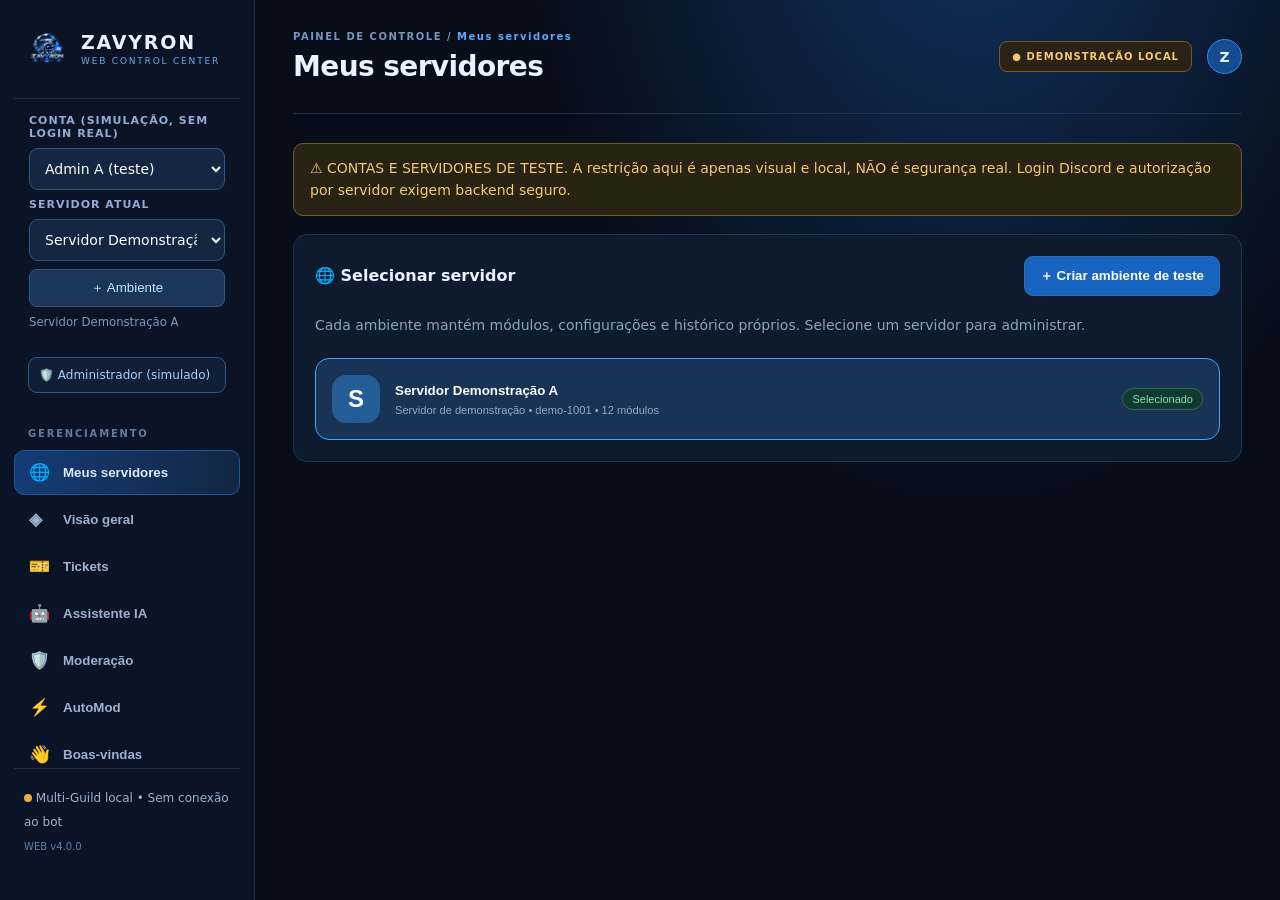
==== index.html @ 3b51689f "Add files via upload" ====
<!doctype html><html lang="pt-BR"><head><meta charset="utf-8"><meta name="viewport" content="width=device-width,initial-scale=1"><meta name="theme-color" content="#070e1e"><title>ZAVYRON | Web Control Center</title><link rel="stylesheet" href="style.css"></head><body><div class="app"><aside id="sidebar"><div class="brand"><img src="assets/logo.png" alt="ZAVYRON"><div><b>ZAVYRON</b><small>WEB CONTROL CENTER</small></div></div><div class="guild-picker"><label for="accountSelect">CONTA (SIMULAÇÃO, SEM LOGIN REAL)</label><select id="accountSelect"></select><label for="guildSelect">SERVIDOR ATUAL</label><select id="guildSelect"></select><button id="addGuild" title="Criar servidor demonstrativo">＋ Ambiente</button><small id="guildTitle"></small></div><div id="accessStatus" class="access-status" aria-live="polite"></div><div class="nav-label">GERENCIAMENTO</div><nav id="nav"></nav><div class="sidebar-bottom"><span class="dot"></span> Multi-Guild local • Sem conexão ao bot<br><small>WEB v4.0.0</small></div></aside><main><header><button id="mobileMenu" class="icon-btn" aria-label="Abrir menu">☰</button><div><div class="eyebrow">PAINEL DE CONTROLE / <span id="breadcrumb">Visão geral</span></div><h1 id="pageTitle">Visão geral</h1></div><div class="header-actions"><span class="mode">● DEMONSTRAÇÃO LOCAL</span><div class="avatar">Z</div></div></header><div id="content"></div></main></div><div id="toast" role="status" aria-live="polite"></div><script src="app.js"></script></body></html>
---- style.css ----
:root{font-family:Inter,ui-sans-serif,system-ui,-apple-system,Segoe UI,sans-serif;color:#eaf1ff;background:#070d19;font-size:14px}*{box-sizing:border-box}body{margin:0}.app{display:flex;min-height:100vh}aside{width:255px;flex-shrink:0;background:#0a1426;border-right:1px solid #1c3150;display:flex;flex-direction:column;position:sticky;top:0;height:100vh;padding:25px 14px}.brand{display:flex;align-items:center;gap:11px;padding:0 10px 27px;border-bottom:1px solid #1b2d46}.brand img{width:46px;height:46px;object-fit:contain;border-radius:12px}.brand b{font-size:19px;letter-spacing:1.8px}.brand small{display:block;color:#6fa8e9;font-size:9px;letter-spacing:1.8px;margin-top:3px}.nav-label{color:#647b9e;font-size:10px;font-weight:800;letter-spacing:1.8px;margin:25px 14px 9px}nav{overflow:auto}nav button{display:flex;align-items:center;gap:12px;width:100%;padding:11px 14px;background:transparent;border:1px solid transparent;color:#9db1cf;text-align:left;border-radius:10px;cursor:pointer;margin:2px 0;font-weight:600}nav button:hover{background:#142741;color:#fff}nav button.active{background:linear-gradient(90deg,#143c76,#132744);color:#d9ebff;border-color:#22569a}nav button .ico{font-size:17px;width:22px}.sidebar-bottom{margin-top:auto;padding:17px 10px;color:#9eb2cf;border-top:1px solid #1b2d46;font-size:12px;line-height:2}.sidebar-bottom small{color:#5e7fa8}.dot{display:inline-block;width:8px;height:8px;background:#e9ad41;border-radius:50%}main{min-width:0;flex:1;padding:0 38px 45px;background:radial-gradient(ellipse at 70% -20%,#123463 0,transparent 45%),#070d19}header{height:114px;border-bottom:1px solid #20314c;display:flex;align-items:center;justify-content:space-between;gap:20px;margin-bottom:29px}.eyebrow{font-size:10px;letter-spacing:1.5px;color:#7895bb;font-weight:700}.eyebrow span{color:#63a6ff}h1{font-size:28px;margin:8px 0 0;letter-spacing:-.6px}.header-actions{display:flex;align-items:center;gap:15px}.mode{border:1px solid #725d28;color:#f2c879;background:#2b2416;padding:9px 12px;border-radius:8px;font-size:10px;font-weight:800;letter-spacing:1px}.avatar{background:#154c91;border:1px solid #3884e2;width:35px;height:35px;border-radius:50%;display:grid;place-items:center;font-weight:900}.hero{background:linear-gradient(105deg,#123766 0%,#10284b 54%,#0b172c 100%);border:1px solid #24538c;border-radius:17px;padding:28px 30px;display:flex;align-items:center;justify-content:space-between;gap:20px;margin-bottom:23px;overflow:hidden}.hero h2{font-size:25px;margin:7px 0}.hero p{color:#a9c6e8;margin:0;max-width:620px;line-height:1.6}.hero img{width:128px;height:128px;object-fit:contain;filter:drop-shadow(0 0 15px #3089ff88)}.kicker{color:#6fb5ff;letter-spacing:2px;font-weight:800;font-size:11px}.stats{display:grid;grid-template-columns:repeat(4,minmax(0,1fr));gap:15px;margin-bottom:23px}.card,.panel{background:#0e1a2e;border:1px solid #1e3554;border-radius:14px;padding:21px}.stat-title{color:#92a8c5;font-size:12px}.stat-number{font-size:27px;font-weight:800;margin:12px 0 5px}.stat-detail{color:#5e94ce;font-size:11px}.panel{margin-bottom:18px}.panel h2{font-size:16px;margin:0 0 9px}.muted{color:#8ca3c0;line-height:1.6}.modules{display:grid;grid-template-columns:repeat(3,minmax(0,1fr));gap:14px}.module{background:#101f35;border:1px solid #243e61;border-radius:12px;padding:18px;cursor:pointer;text-align:left;color:#eaf1ff;transition:.15s}.module:hover{border-color:#4b94f0;transform:translateY(-2px);background:#152b49}.module .symbol{font-size:25px}.module strong{display:block;margin:11px 0 5px}.module small{color:#829dbd;line-height:1.5}.module .arrow{float:right;color:#5ba6ff}.toolbar{display:flex;justify-content:space-between;align-items:center;gap:10px;margin-bottom:18px}.toolbar h2{margin:0}.btn{border:1px solid #376bb0;background:#1764c1;color:white;border-radius:9px;padding:10px 15px;font-weight:700;cursor:pointer}.btn:hover{background:#2577dc}.btn.secondary{background:#152a45;border-color:#2c4c70}.btn.danger{background:#672636;border-color:#ae465d}.btn:disabled{opacity:.4;cursor:not-allowed}.field{margin:17px 0}.field label{display:block;font-weight:700;color:#d9e8ff;margin-bottom:7px}.field .hint{font-size:11px;color:#8199b7;margin-top:6px}input,select,textarea{width:100%;padding:11px 12px;border:1px solid #294565;background:#091528;border-radius:8px;color:#eaf1ff;font:inherit;outline:none}input:focus,select:focus,textarea:focus{border-color:#4c9cff}textarea{min-height:110px;resize:vertical}.two{display:grid;grid-template-columns:1fr 1fr;gap:15px}.toggle-line{display:flex;justify-content:space-between;align-items:center;background:#0a182a;padding:14px;border-radius:10px;border:1px solid #1b3453}.toggle-line input{width:19px;height:19px;accent-color:#398ef5}.actions{display:flex;gap:10px;flex-wrap:wrap;margin-top:20px}.notice{padding:13px 16px;border:1px solid #6e5c31;background:#292314;color:#f2c879;border-radius:10px;margin-bottom:18px;line-height:1.6}.success{border-color:#245c4b;background:#102d2a;color:#7ce3b3}.log{padding:12px 0;border-bottom:1px solid #1d3351;display:flex;justify-content:space-between;gap:10px}.log small{color:#7291b5}.empty{color:#849bb8;padding:22px;text-align:center}.icon-btn{display:none;background:#152c4a;border:1px solid #31577f;color:white;border-radius:8px;padding:8px 12px;cursor:pointer}#toast{position:fixed;bottom:24px;right:24px;background:#15563f;color:#fff;padding:13px 19px;border-radius:10px;box-shadow:0 12px 40px #0008;display:none;z-index:10}.pill{display:inline-block;color:#7ce3b3;background:#12392f;border:1px solid #276f54;border-radius:20px;padding:4px 9px;font-size:11px}.footer-note{color:#627e9f;font-size:12px;margin-top:20px}@media(max-width:1000px){.stats{grid-template-columns:repeat(2,1fr)}.modules{grid-template-columns:repeat(2,1fr)}main{padding:0 22px 35px}}@media(max-width:700px){aside{position:fixed;left:-270px;z-index:5;transition:left .2s;box-shadow:0 0 40px #0008}aside.open{left:0}.icon-btn{display:block}header{height:95px}.mode{display:none}.hero{padding:20px}.hero img{width:78px;height:78px}.hero h2{font-size:20px}.modules,.two{grid-template-columns:1fr}.stats{gap:9px}.card{padding:14px}.stat-number{font-size:21px}h1{font-size:22px}}

.guild-picker{padding:15px 15px 18px;display:flex;flex-direction:column;gap:8px}.guild-picker label{font-size:11px;letter-spacing:1px;color:#92acd3;font-weight:700}.guild-picker select{background:#142641;border:1px solid #34577e;border-radius:9px;color:white;padding:11px;width:100%}.guild-picker button{border:1px solid #34577e;border-radius:8px;background:#1c3659;color:#c9e3ff;padding:9px;cursor:pointer}.guild-picker small{color:#8199b9;overflow-wrap:anywhere}.server-list{display:grid;gap:12px;margin-top:22px}.server-card{width:100%;display:flex;align-items:center;gap:15px;background:#12223c;color:white;border:1px solid #2a4567;padding:16px;border-radius:14px;text-align:left;cursor:pointer}.server-card.selected{border-color:#48a4ff;background:#183355}.server-card>span:nth-child(2){flex:1;display:grid;gap:6px;min-width:0}.server-card small{color:#91aac8;overflow-wrap:anywhere}.server-icon{width:48px;height:48px;display:grid;place-items:center;border-radius:14px;background:#245c96;font-size:24px;font-weight:800}.server-card .pill{white-space:nowrap}@media(max-width:650px){.server-card{flex-wrap:wrap}.server-card .pill{margin-left:auto}}

.access-status{margin:10px 14px;padding:10px;border:1px solid #315782;border-radius:9px;color:#a9cfff;font-size:12px;background:#101e36}button:disabled{opacity:.42;cursor:not-allowed!important}
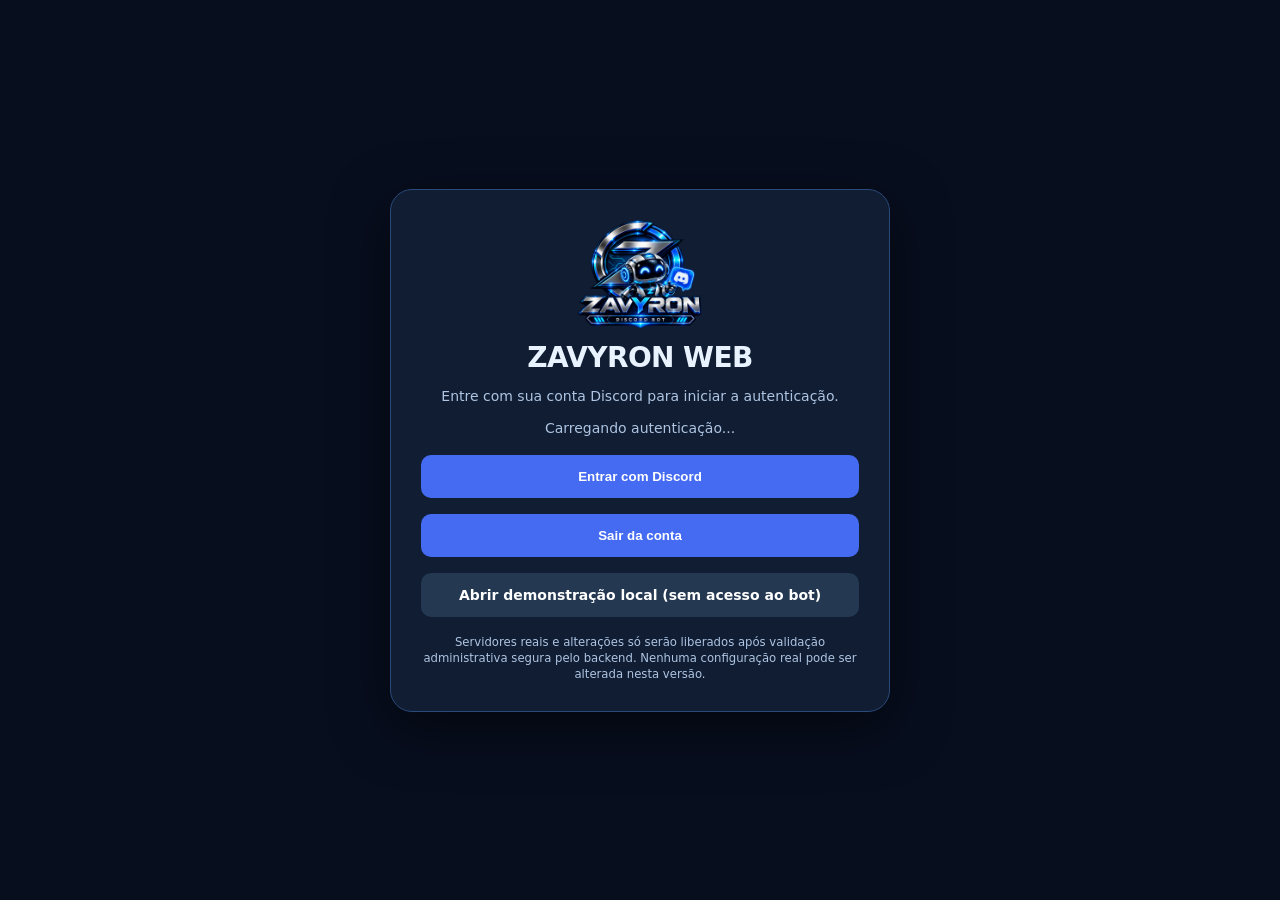
==== commit 2f81a666: "Add files via upload" ====
--- a/index.html
+++ b/index.html
@@ -1 +1 @@
-<!doctype html><html lang="pt-BR"><head><meta charset="utf-8"><meta name="viewport" content="width=device-width,initial-scale=1"><meta name="theme-color" content="#070e1e"><title>ZAVYRON | Web Control Center</title><link rel="stylesheet" href="style.css"></head><body><div class="app"><aside id="sidebar"><div class="brand"><img src="assets/logo.png" alt="ZAVYRON"><div><b>ZAVYRON</b><small>WEB CONTROL CENTER</small></div></div><div class="guild-picker"><label for="accountSelect">CONTA (SIMULAÇÃO, SEM LOGIN REAL)</label><select id="accountSelect"></select><label for="guildSelect">SERVIDOR ATUAL</label><select id="guildSelect"></select><button id="addGuild" title="Criar servidor demonstrativo">＋ Ambiente</button><small id="guildTitle"></small></div><div id="accessStatus" class="access-status" aria-live="polite"></div><div class="nav-label">GERENCIAMENTO</div><nav id="nav"></nav><div class="sidebar-bottom"><span class="dot"></span> Multi-Guild local • Sem conexão ao bot<br><small>WEB v4.0.0</small></div></aside><main><header><button id="mobileMenu" class="icon-btn" aria-label="Abrir menu">☰</button><div><div class="eyebrow">PAINEL DE CONTROLE / <span id="breadcrumb">Visão geral</span></div><h1 id="pageTitle">Visão geral</h1></div><div class="header-actions"><span class="mode">● DEMONSTRAÇÃO LOCAL</span><div class="avatar">Z</div></div></header><div id="content"></div></main></div><div id="toast" role="status" aria-live="polite"></div><script src="app.js"></script></body></html>
+<!doctype html><html lang="pt-BR"><head><meta charset="utf-8"><meta name="viewport" content="width=device-width,initial-scale=1"><title>ZAVYRON | Login Discord</title><link rel="stylesheet" href="style.css"><style>body{display:grid;place-items:center;min-height:100vh;background:#070e1e;color:#e9f3ff;font-family:system-ui,sans-serif}.login{width:min(94vw,500px);background:#101d33;border:1px solid #2a4a79;border-radius:22px;padding:30px;text-align:center;box-shadow:0 15px 55px #0008}.login img{height:110px;max-width:90%;object-fit:contain}.login button,.login a.action{display:block;box-sizing:border-box;width:100%;padding:14px;border:0;border-radius:10px;margin:16px 0;background:#456bf2;color:white;text-decoration:none;font-weight:700;cursor:pointer}.login a.action{background:#243852}.login small,.login p{color:#aec4e1}#status{white-space:pre-wrap;line-height:1.5}#profile{display:none;background:#162842;border-radius:10px;padding:12px;margin:15px 0}</style></head><body><main class="login"><img src="assets/logo.png" alt="Logo ZAVYRON"><h1>ZAVYRON WEB</h1><p>Entre com sua conta Discord para iniciar a autenticação.</p><p id="status">Carregando autenticação...</p><div id="profile"></div><button id="login" hidden>Entrar com Discord</button><button id="logout" hidden>Sair da conta</button><a class="action" href="demo.html">Abrir demonstração local (sem acesso ao bot)</a><small>Servidores reais e alterações só serão liberados após validação administrativa segura pelo backend. Nenhuma configuração real pode ser alterada nesta versão.</small></main><script type="module" src="supabase-auth.js"></script></body></html>
